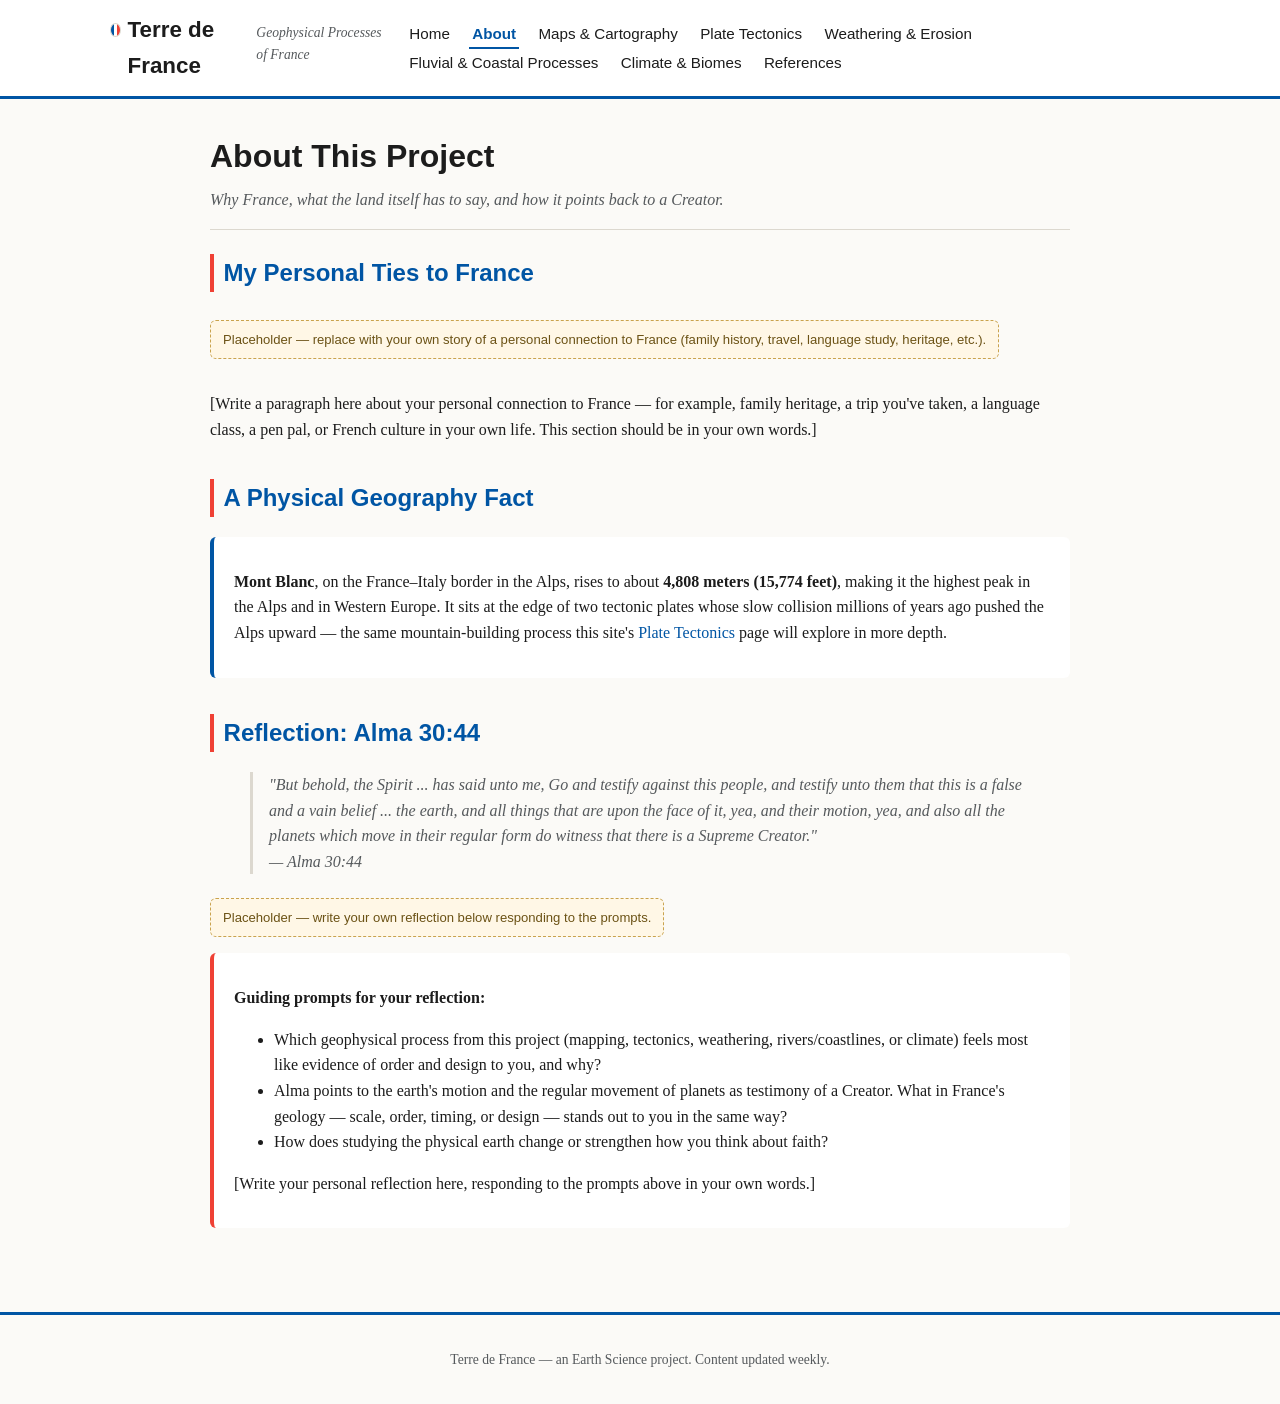
==== about.html @ 57cece55 "Inital site" ====
<!DOCTYPE html>
<html lang="en">
<head>
  <meta charset="UTF-8">
  <meta name="viewport" content="width=device-width, initial-scale=1.0">
  <title>Terre de France | About</title>
  <meta name="description" content="Personal connection to France, a physical geography fact, and a reflection on Alma 30:44.">
  <link rel="stylesheet" href="css/style.css">
</head>
<body>
  <a href="#main-content" class="skip-link">Skip to main content</a>

  <header class="site-header">
    <div class="header-inner">
      <a href="index.html" class="site-title">
        <span class="flag-dot" aria-hidden="true"></span>
        Terre de France
        <span class="subtitle">Geophysical Processes of France</span>
      </a>
      <button class="nav-toggle" aria-expanded="false" aria-label="Toggle navigation menu">&#9776; Menu</button>
      <nav class="main-nav" aria-label="Primary">
        <ul>
          <li><a href="index.html">Home</a></li>
          <li><a href="about.html">About</a></li>
          <li><a href="maps-cartography.html">Maps &amp; Cartography</a></li>
          <li><a href="plate-tectonics.html">Plate Tectonics</a></li>
          <li><a href="weathering-erosion.html">Weathering &amp; Erosion</a></li>
          <li><a href="fluvial-coastlines.html">Fluvial &amp; Coastal Processes</a></li>
          <li><a href="climate-biomes.html">Climate &amp; Biomes</a></li>
          <li><a href="references.html">References</a></li>
        </ul>
      </nav>
    </div>
  </header>

  <main id="main-content">
    <div class="page-header">
      <h1>About This Project</h1>
      <p class="lede">Why France, what the land itself has to say, and how it points back to a Creator.</p>
    </div>

    <section aria-labelledby="ties-heading">
      <h2 id="ties-heading">My Personal Ties to France</h2>
      <p class="placeholder-note">Placeholder &mdash; replace with your own story of a personal connection to France (family history, travel, language study, heritage, etc.).</p>
      <p>
        [Write a paragraph here about your personal connection to France &mdash; for
        example, family heritage, a trip you've taken, a language class, a pen pal,
        or French culture in your own life. This section should be in your own
        words.]
      </p>
    </section>

    <section aria-labelledby="fact-heading">
      <h2 id="fact-heading">A Physical Geography Fact</h2>
      <div class="callout">
        <p>
          <strong>Mont Blanc</strong>, on the France&ndash;Italy border in the
          Alps, rises to about <strong>4,808 meters (15,774 feet)</strong>,
          making it the highest peak in the Alps and in Western Europe. It sits at
          the edge of two tectonic plates whose slow collision millions of years
          ago pushed the Alps upward &mdash; the same mountain-building process this
          site's <a href="plate-tectonics.html">Plate Tectonics</a> page will
          explore in more depth.
        </p>
      </div>
    </section>

    <section aria-labelledby="reflection-heading">
      <h2 id="reflection-heading">Reflection: Alma 30:44</h2>
      <blockquote class="scripture">
        "But behold, the Spirit ... has said unto me, Go and testify against this
        people, and testify unto them that this is a false and a vain belief ...
        the earth, and all things that are upon the face of it, yea, and their
        motion, yea, and also all the planets which move in their regular form do
        witness that there is a Supreme Creator."
        <footer>&mdash; Alma 30:44</footer>
      </blockquote>
      <p class="placeholder-note">Placeholder &mdash; write your own reflection below responding to the prompts.</p>
      <div class="callout reflection">
        <p><strong>Guiding prompts for your reflection:</strong></p>
        <ul>
          <li>Which geophysical process from this project (mapping, tectonics, weathering, rivers/coastlines, or climate) feels most like evidence of order and design to you, and why?</li>
          <li>Alma points to the earth's motion and the regular movement of planets as testimony of a Creator. What in France's geology &mdash; scale, order, timing, or design &mdash; stands out to you in the same way?</li>
          <li>How does studying the physical earth change or strengthen how you think about faith?</li>
        </ul>
        <p>
          [Write your personal reflection here, responding to the prompts above in
          your own words.]
        </p>
      </div>
    </section>
  </main>

  <footer class="site-footer">
    <p>Terre de France &mdash; an Earth Science project. Content updated weekly.</p>
  </footer>

  <script src="js/main.js"></script>
</body>
</html>
---- css/style.css ----
/* ==========================================================================
   TerreDeFrance — shared stylesheet
   ========================================================================== */

:root {
  --color-blue: #0055a4;
  --color-red: #ef4135;
  --color-ink: #1c1c1c;
  --color-muted: #55595c;
  --color-bg: #fbfaf7;
  --color-panel: #ffffff;
  --color-border: #dcd8cf;
  --max-width: 900px;
  --radius: 6px;
  --font-body: "Georgia", "Iowan Old Style", "Palatino Linotype", serif;
  --font-heading: "Trebuchet MS", "Segoe UI", Verdana, sans-serif;
}

* {
  box-sizing: border-box;
}

html {
  scroll-behavior: smooth;
}

body {
  margin: 0;
  font-family: var(--font-body);
  color: var(--color-ink);
  background: var(--color-bg);
  line-height: 1.6;
}

img {
  max-width: 100%;
  display: block;
}

a {
  color: var(--color-blue);
  text-decoration: none;
}

a:hover,
a:focus {
  text-decoration: underline;
}

/* ---------- Skip link ---------- */
.skip-link {
  position: absolute;
  left: -999px;
  top: 0;
  background: var(--color-red);
  color: #fff;
  padding: 0.5rem 1rem;
  z-index: 100;
}

.skip-link:focus {
  left: 0;
}

/* ---------- Site header / nav ---------- */
.site-header {
  background: var(--color-panel);
  border-bottom: 3px solid var(--color-blue);
  position: sticky;
  top: 0;
  z-index: 50;
}

.header-inner {
  max-width: 1100px;
  margin: 0 auto;
  padding: 0.75rem 1.25rem;
  display: flex;
  align-items: center;
  justify-content: space-between;
  gap: 1rem;
}

.site-title {
  font-family: var(--font-heading);
  font-size: 1.4rem;
  font-weight: bold;
  color: var(--color-ink);
  display: flex;
  align-items: baseline;
  gap: 0.4rem;
}

.site-title .flag-dot {
  display: inline-flex;
  width: 0.9rem;
  height: 0.9rem;
  border-radius: 50%;
  background: linear-gradient(90deg, var(--color-blue) 33%, #fff 33% 66%, var(--color-red) 66%);
  border: 1px solid var(--color-border);
}

.site-title .subtitle {
  font-family: var(--font-body);
  font-style: italic;
  font-size: 0.85rem;
  color: var(--color-muted);
  font-weight: normal;
}

.nav-toggle {
  display: none;
  background: none;
  border: 1px solid var(--color-border);
  border-radius: var(--radius);
  padding: 0.4rem 0.6rem;
  font-size: 1rem;
  cursor: pointer;
}

.main-nav ul {
  list-style: none;
  margin: 0;
  padding: 0;
  display: flex;
  flex-wrap: wrap;
  gap: 0.25rem 1rem;
}

.main-nav a {
  font-family: var(--font-heading);
  font-size: 0.95rem;
  color: var(--color-ink);
  padding: 0.35rem 0.2rem;
  border-bottom: 2px solid transparent;
}

.main-nav a:hover {
  text-decoration: none;
  border-bottom-color: var(--color-red);
}

.main-nav a[aria-current="page"] {
  color: var(--color-blue);
  border-bottom-color: var(--color-blue);
  font-weight: bold;
}

/* ---------- Layout ---------- */
main {
  max-width: var(--max-width);
  margin: 0 auto;
  padding: 2rem 1.25rem 3rem;
}

.page-header {
  margin-bottom: 1.5rem;
  border-bottom: 1px solid var(--color-border);
  padding-bottom: 1rem;
}

.page-header h1 {
  font-family: var(--font-heading);
  margin: 0 0 0.35rem;
  color: var(--color-ink);
}

.page-header .lede {
  color: var(--color-muted);
  font-style: italic;
  margin: 0;
}

section {
  margin-bottom: 2.25rem;
}

h2 {
  font-family: var(--font-heading);
  color: var(--color-blue);
  border-left: 4px solid var(--color-red);
  padding-left: 0.6rem;
  margin-top: 0;
}

h3 {
  font-family: var(--font-heading);
  color: var(--color-ink);
}

/* ---------- Hero (home page) ---------- */
.hero {
  display: grid;
  grid-template-columns: 1.2fr 1fr;
  gap: 1.5rem;
  align-items: center;
  margin-bottom: 2rem;
}

.hero figure {
  margin: 0;
  background: var(--color-panel);
  border: 1px solid var(--color-border);
  border-radius: var(--radius);
  padding: 0.5rem;
}

.hero figcaption {
  font-size: 0.85rem;
  color: var(--color-muted);
  text-align: center;
  margin-top: 0.4rem;
}

/* ---------- Cards / grids ---------- */
.card-grid {
  display: grid;
  grid-template-columns: repeat(auto-fit, minmax(200px, 1fr));
  gap: 1rem;
}

.card {
  background: var(--color-panel);
  border: 1px solid var(--color-border);
  border-radius: var(--radius);
  padding: 1rem 1.1rem;
}

.card h3 {
  margin-top: 0;
}

/* ---------- Fact / callout boxes ---------- */
.callout {
  background: var(--color-panel);
  border-left: 4px solid var(--color-blue);
  border-radius: var(--radius);
  padding: 1rem 1.25rem;
}

.callout.reflection {
  border-left-color: var(--color-red);
}

.scripture {
  font-style: italic;
  border-left: 3px solid var(--color-border);
  padding-left: 1rem;
  color: var(--color-muted);
}

.placeholder-note {
  display: inline-block;
  background: #fff7e6;
  border: 1px dashed #c9a34e;
  color: #6b5215;
  font-family: var(--font-heading);
  font-size: 0.82rem;
  padding: 0.5rem 0.75rem;
  border-radius: var(--radius);
  margin: 0.5rem 0 1rem;
}

/* ---------- Research placeholder pages ---------- */
.research-status {
  display: inline-block;
  background: #eef4fb;
  color: var(--color-blue);
  font-family: var(--font-heading);
  font-size: 0.8rem;
  padding: 0.25rem 0.6rem;
  border-radius: 999px;
  border: 1px solid var(--color-blue);
}

.topic-nav {
  margin-top: 2.5rem;
  padding-top: 1rem;
  border-top: 1px solid var(--color-border);
  display: flex;
  justify-content: space-between;
  font-family: var(--font-heading);
  font-size: 0.9rem;
}

/* ---------- References page ---------- */
.reference-list {
  list-style: none;
  margin: 0;
  padding: 0;
}

.reference-list li {
  padding: 0.9rem 0;
  border-bottom: 1px solid var(--color-border);
}

.reference-entry {
  padding-left: 2rem;
  text-indent: -2rem;
}

.reference-entry.example {
  color: var(--color-muted);
}

.reference-entry .tag {
  display: inline-block;
  font-family: var(--font-heading);
  font-size: 0.75rem;
  background: #f1efe8;
  border: 1px solid var(--color-border);
  padding: 0.1rem 0.4rem;
  border-radius: 4px;
  margin-right: 0.4rem;
  text-indent: 0;
}

/* ---------- Footer ---------- */
.site-footer {
  border-top: 3px solid var(--color-blue);
  padding: 1.25rem;
  text-align: center;
  font-size: 0.85rem;
  color: var(--color-muted);
}

/* ---------- Responsive ---------- */
@media (max-width: 700px) {
  .hero {
    grid-template-columns: 1fr;
  }

  .nav-toggle {
    display: inline-block;
  }

  .main-nav {
    display: none;
    width: 100%;
  }

  .main-nav.open {
    display: block;
  }

  .main-nav ul {
    flex-direction: column;
    padding: 0.5rem 0 0.75rem;
  }

  .header-inner {
    flex-wrap: wrap;
  }
}
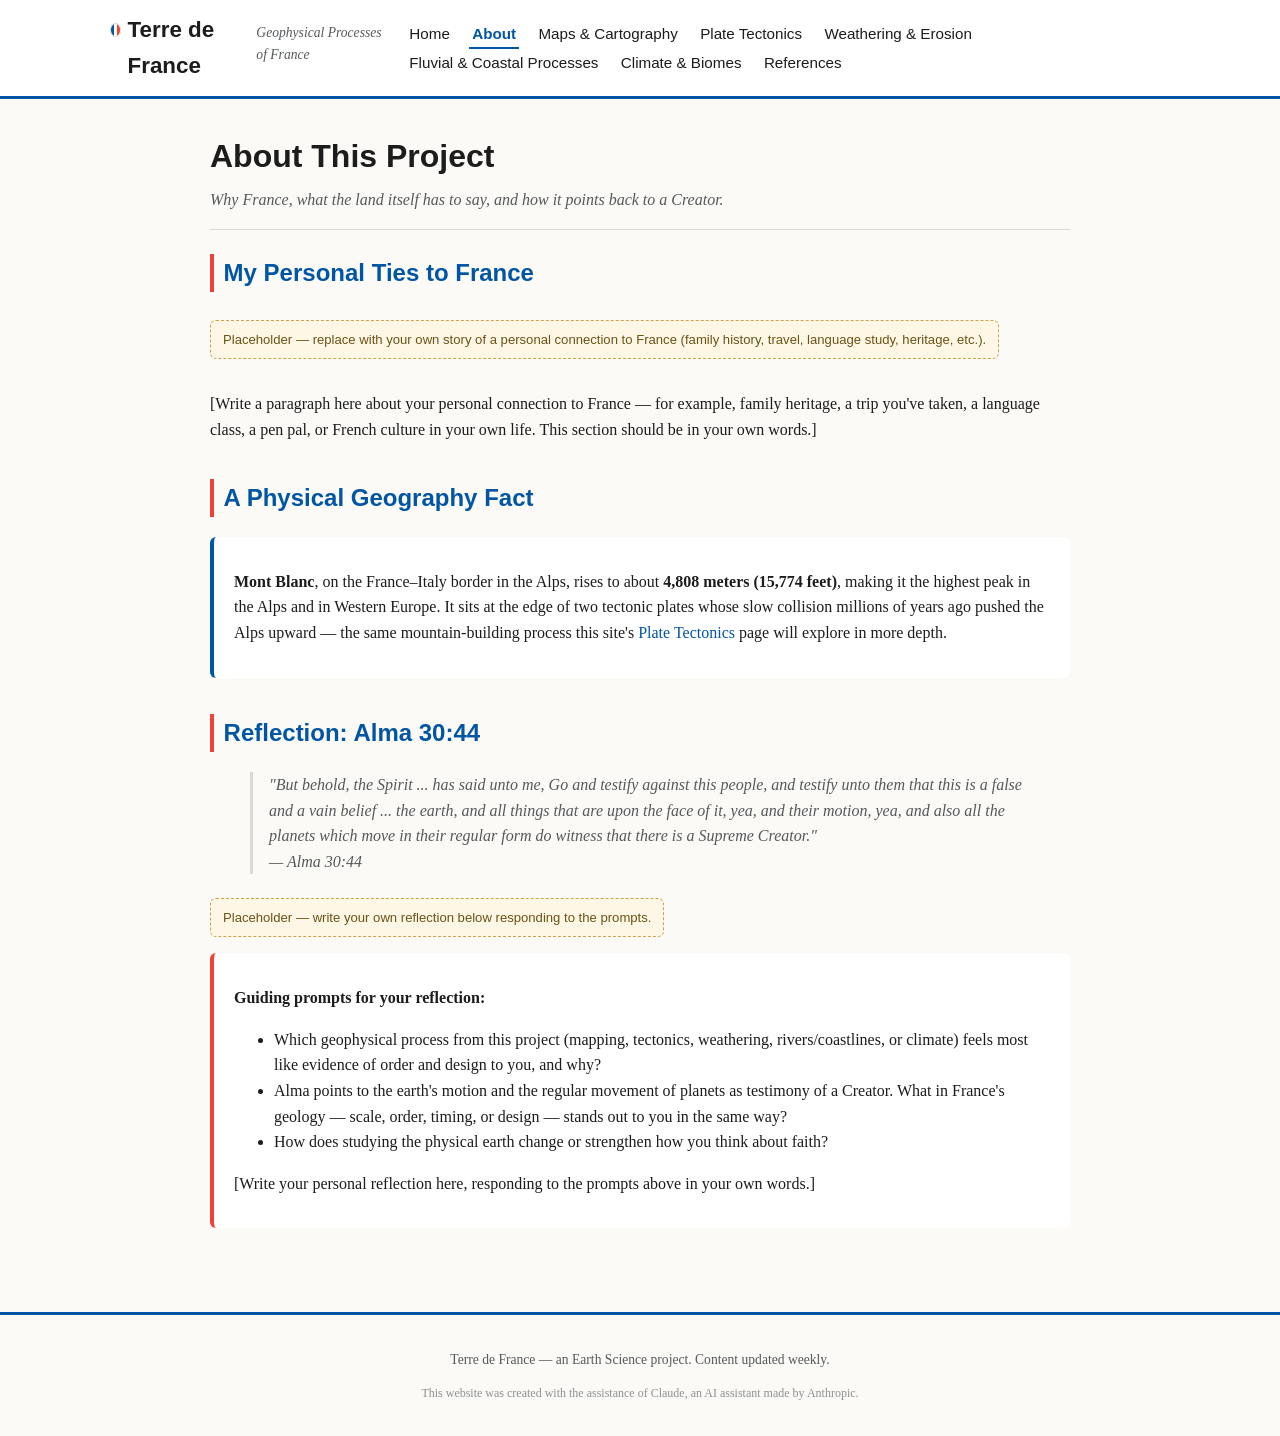
==== commit dd595555: "Added AI Disclaimer to footer" ====
--- a/about.html
+++ b/about.html
@@ -93,6 +93,7 @@
 
   <footer class="site-footer">
     <p>Terre de France &mdash; an Earth Science project. Content updated weekly.</p>
+    <p class="footer-disclaimer">This website was created with the assistance of Claude, an AI assistant made by Anthropic.</p>
   </footer>
 
   <script src="js/main.js"></script>
--- a/css/style.css
+++ b/css/style.css
@@ -325,6 +325,12 @@
   color: var(--color-muted);
 }
 
+.footer-disclaimer {
+  margin-top: 0.4rem;
+  font-size: 0.75rem;
+  opacity: 0.65;
+}
+
 /* ---------- Responsive ---------- */
 @media (max-width: 700px) {
   .hero {
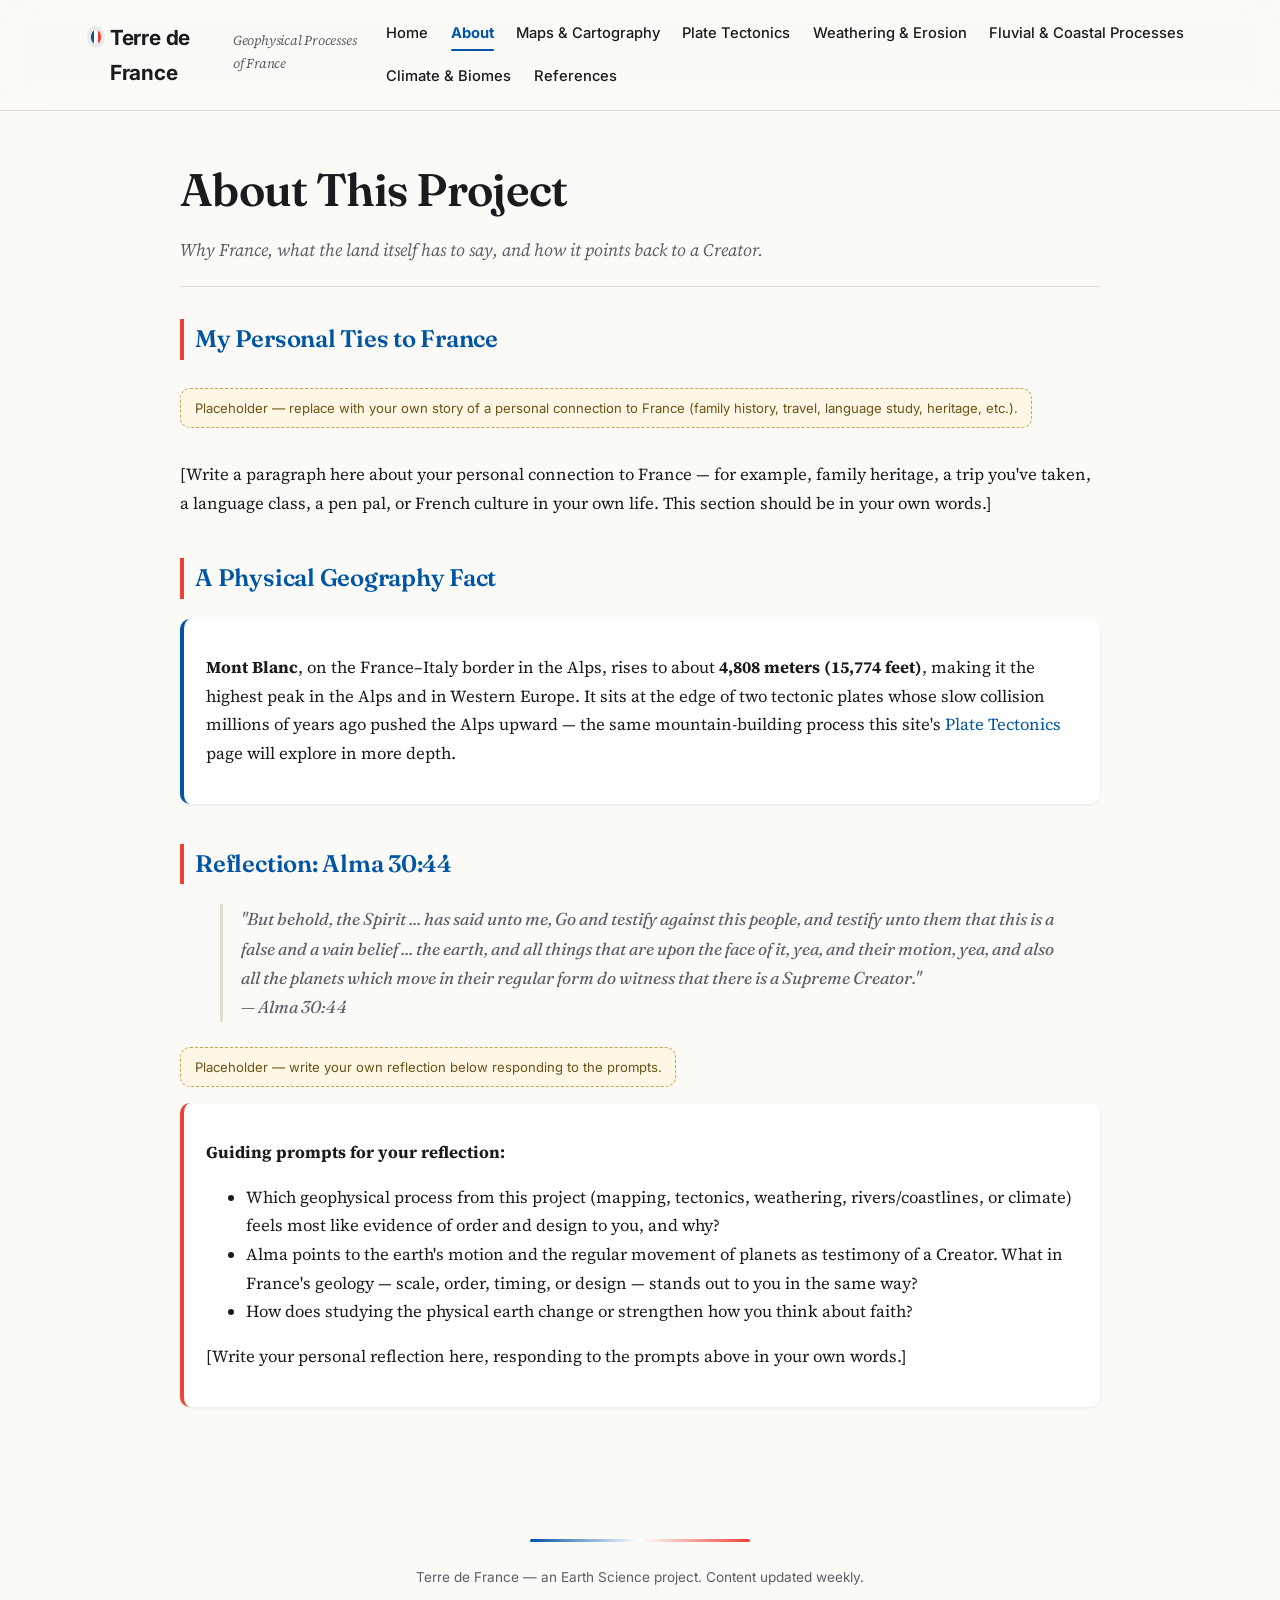
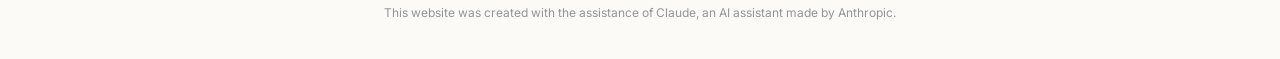
==== commit 6f68d0b1: "Added animations and general mondern website updates" ====
--- a/about.html
+++ b/about.html
@@ -5,6 +5,9 @@
   <meta name="viewport" content="width=device-width, initial-scale=1.0">
   <title>Terre de France | About</title>
   <meta name="description" content="Personal connection to France, a physical geography fact, and a reflection on Alma 30:44.">
+  <link rel="preconnect" href="https://fonts.googleapis.com">
+  <link rel="preconnect" href="https://fonts.gstatic.com" crossorigin>
+  <link href="https://fonts.googleapis.com/css2?family=Fraunces:opsz,wght@9..144,500;9..144,600;9..144,700&family=Source+Serif+4:opsz,wght@8..60,400;8..60,600&family=Inter:wght@400;500;600;700&display=swap" rel="stylesheet">
   <link rel="stylesheet" href="css/style.css">
 </head>
 <body>
--- a/css/style.css
+++ b/css/style.css
@@ -4,16 +4,31 @@
 
 :root {
   --color-blue: #0055a4;
+  --color-blue-deep: #00385f;
+  --color-blue-tint: #eaf2fb;
   --color-red: #ef4135;
-  --color-ink: #1c1c1c;
-  --color-muted: #55595c;
+  --color-red-deep: #b92a20;
+  --color-red-tint: #fdecea;
+  --color-ink: #1b1b1f;
+  --color-muted: #5b5f68;
   --color-bg: #fbfaf7;
   --color-panel: #ffffff;
-  --color-border: #dcd8cf;
-  --max-width: 900px;
-  --radius: 6px;
-  --font-body: "Georgia", "Iowan Old Style", "Palatino Linotype", serif;
-  --font-heading: "Trebuchet MS", "Segoe UI", Verdana, sans-serif;
+  --color-border: #e3ddd0;
+
+  --max-width: 960px;
+  --radius: 10px;
+  --radius-lg: 22px;
+
+  --shadow-sm: 0 1px 3px rgba(20, 20, 30, 0.07);
+  --shadow-md: 0 10px 30px -6px rgba(20, 20, 30, 0.14);
+  --shadow-lg: 0 24px 56px -12px rgba(20, 20, 30, 0.22);
+
+  --font-display: "Fraunces", "Iowan Old Style", Georgia, serif;
+  --font-body: "Source Serif 4", Georgia, "Iowan Old Style", serif;
+  --font-heading: "Fraunces", "Iowan Old Style", Georgia, serif;
+  --font-ui: "Inter", "Segoe UI", Verdana, sans-serif;
+
+  --ease: cubic-bezier(0.22, 1, 0.36, 1);
 }
 
 * {
@@ -29,7 +44,8 @@
   font-family: var(--font-body);
   color: var(--color-ink);
   background: var(--color-bg);
-  line-height: 1.6;
+  line-height: 1.7;
+  font-size: 1.05rem;
 }
 
 img {
@@ -40,11 +56,38 @@
 a {
   color: var(--color-blue);
   text-decoration: none;
+  transition: color 0.15s var(--ease);
 }
 
 a:hover,
 a:focus {
   text-decoration: underline;
+  color: var(--color-blue-deep);
+}
+
+::selection {
+  background: var(--color-blue-tint);
+  color: var(--color-blue-deep);
+}
+
+/* ---------- Scroll reveal ---------- */
+[data-reveal] {
+  opacity: 0;
+  transform: translateY(22px);
+  transition: opacity 0.7s var(--ease), transform 0.7s var(--ease);
+}
+
+[data-reveal].is-visible {
+  opacity: 1;
+  transform: none;
+}
+
+@media (prefers-reduced-motion: reduce) {
+  [data-reveal] {
+    opacity: 1 !important;
+    transform: none !important;
+    transition: none !important;
+  }
 }
 
 /* ---------- Skip link ---------- */
@@ -56,6 +99,7 @@
   color: #fff;
   padding: 0.5rem 1rem;
   z-index: 100;
+  border-radius: 0 0 var(--radius) 0;
 }
 
 .skip-link:focus {
@@ -64,17 +108,25 @@
 
 /* ---------- Site header / nav ---------- */
 .site-header {
-  background: var(--color-panel);
-  border-bottom: 3px solid var(--color-blue);
+  background: rgba(251, 250, 247, 0.82);
+  backdrop-filter: blur(14px) saturate(1.3);
+  -webkit-backdrop-filter: blur(14px) saturate(1.3);
+  border-bottom: 1px solid var(--color-border);
   position: sticky;
   top: 0;
   z-index: 50;
+  transition: box-shadow 0.3s var(--ease), background 0.3s var(--ease);
+}
+
+.site-header.is-scrolled {
+  background: rgba(251, 250, 247, 0.94);
+  box-shadow: var(--shadow-sm);
 }
 
 .header-inner {
-  max-width: 1100px;
+  max-width: 1140px;
   margin: 0 auto;
-  padding: 0.75rem 1.25rem;
+  padding: 0.85rem 1.25rem;
   display: flex;
   align-items: center;
   justify-content: space-between;
@@ -82,22 +134,24 @@
 }
 
 .site-title {
-  font-family: var(--font-heading);
-  font-size: 1.4rem;
-  font-weight: bold;
+  font-family: var(--font-ui);
+  font-size: 1.3rem;
+  font-weight: 700;
+  letter-spacing: -0.01em;
   color: var(--color-ink);
   display: flex;
   align-items: baseline;
-  gap: 0.4rem;
+  gap: 0.5rem;
 }
 
 .site-title .flag-dot {
   display: inline-flex;
-  width: 0.9rem;
-  height: 0.9rem;
+  width: 0.95rem;
+  height: 0.95rem;
   border-radius: 50%;
   background: linear-gradient(90deg, var(--color-blue) 33%, #fff 33% 66%, var(--color-red) 66%);
   border: 1px solid var(--color-border);
+  box-shadow: 0 0 0 3px rgba(0, 85, 164, 0.08);
 }
 
 .site-title .subtitle {
@@ -112,10 +166,17 @@
   display: none;
   background: none;
   border: 1px solid var(--color-border);
-  border-radius: var(--radius);
-  padding: 0.4rem 0.6rem;
-  font-size: 1rem;
+  border-radius: 999px;
+  padding: 0.45rem 0.9rem;
+  font-family: var(--font-ui);
+  font-size: 0.9rem;
   cursor: pointer;
+  transition: border-color 0.2s var(--ease), background 0.2s var(--ease);
+}
+
+.nav-toggle:hover {
+  border-color: var(--color-blue);
+  background: var(--color-blue-tint);
 }
 
 .main-nav ul {
@@ -124,110 +185,230 @@
   padding: 0;
   display: flex;
   flex-wrap: wrap;
-  gap: 0.25rem 1rem;
+  gap: 0.25rem 1.1rem;
 }
 
 .main-nav a {
-  font-family: var(--font-heading);
-  font-size: 0.95rem;
-  color: var(--color-ink);
-  padding: 0.35rem 0.2rem;
-  border-bottom: 2px solid transparent;
+  position: relative;
+  font-family: var(--font-ui);
+  font-size: 0.92rem;
+  font-weight: 500;
+  color: var(--color-ink);
+  padding: 0.45rem 0.15rem;
+  display: inline-block;
+}
+
+.main-nav a::after {
+  content: "";
+  position: absolute;
+  left: 0.15rem;
+  right: 0.15rem;
+  bottom: 0.15rem;
+  height: 2px;
+  background: var(--color-red);
+  border-radius: 2px;
+  transform: scaleX(0);
+  transform-origin: left;
+  transition: transform 0.25s var(--ease);
 }
 
 .main-nav a:hover {
   text-decoration: none;
-  border-bottom-color: var(--color-red);
+  color: var(--color-ink);
+}
+
+.main-nav a:hover::after {
+  transform: scaleX(1);
 }
 
 .main-nav a[aria-current="page"] {
   color: var(--color-blue);
-  border-bottom-color: var(--color-blue);
-  font-weight: bold;
+  font-weight: 700;
+}
+
+.main-nav a[aria-current="page"]::after {
+  background: var(--color-blue);
+  transform: scaleX(1);
 }
 
 /* ---------- Layout ---------- */
 main {
   max-width: var(--max-width);
   margin: 0 auto;
-  padding: 2rem 1.25rem 3rem;
+  padding: 2.5rem 1.25rem 4rem;
 }
 
 .page-header {
-  margin-bottom: 1.5rem;
+  margin-bottom: 2rem;
   border-bottom: 1px solid var(--color-border);
-  padding-bottom: 1rem;
+  padding-bottom: 1.25rem;
 }
 
 .page-header h1 {
-  font-family: var(--font-heading);
-  margin: 0 0 0.35rem;
+  font-family: var(--font-display);
+  font-size: clamp(2rem, 4.5vw, 2.85rem);
+  font-weight: 600;
+  letter-spacing: -0.015em;
+  margin: 0 0 0.5rem;
   color: var(--color-ink);
 }
 
 .page-header .lede {
   color: var(--color-muted);
   font-style: italic;
+  font-size: 1.1rem;
   margin: 0;
 }
 
 section {
-  margin-bottom: 2.25rem;
+  margin-bottom: 2.5rem;
 }
 
 h2 {
-  font-family: var(--font-heading);
+  font-family: var(--font-display);
+  font-weight: 600;
+  font-size: 1.5rem;
+  letter-spacing: -0.01em;
   color: var(--color-blue);
   border-left: 4px solid var(--color-red);
-  padding-left: 0.6rem;
+  padding-left: 0.7rem;
   margin-top: 0;
 }
 
 h3 {
   font-family: var(--font-heading);
+  font-weight: 600;
   color: var(--color-ink);
 }
 
 /* ---------- Hero (home page) ---------- */
 .hero {
+  position: relative;
   display: grid;
-  grid-template-columns: 1.2fr 1fr;
-  gap: 1.5rem;
+  grid-template-columns: 1.15fr 1fr;
+  gap: 2rem;
   align-items: center;
-  margin-bottom: 2rem;
+  margin-bottom: 2.5rem;
+  padding: 2.75rem;
+  border-radius: var(--radius-lg);
+  background: linear-gradient(155deg, var(--color-blue-tint) 0%, var(--color-bg) 55%, var(--color-red-tint) 100%);
+  overflow: hidden;
+  isolation: isolate;
+}
+
+.hero::before,
+.hero::after {
+  content: "";
+  position: absolute;
+  border-radius: 50%;
+  filter: blur(40px);
+  z-index: -1;
+}
+
+.hero::before {
+  width: 280px;
+  height: 280px;
+  top: -90px;
+  right: -60px;
+  background: radial-gradient(circle, rgba(0, 85, 164, 0.18), transparent 70%);
+}
+
+.hero::after {
+  width: 220px;
+  height: 220px;
+  bottom: -80px;
+  left: 8%;
+  background: radial-gradient(circle, rgba(239, 65, 53, 0.14), transparent 70%);
+}
+
+.hero .page-header h1 {
+  font-size: clamp(2.4rem, 5.5vw, 3.6rem);
 }
 
 .hero figure {
   margin: 0;
   background: var(--color-panel);
-  border: 1px solid var(--color-border);
-  border-radius: var(--radius);
-  padding: 0.5rem;
+  border-radius: var(--radius-lg);
+  padding: 0.6rem;
+  box-shadow: var(--shadow-lg);
+  transition: transform 0.4s var(--ease), box-shadow 0.4s var(--ease);
+}
+
+.hero figure:hover {
+  transform: translateY(-4px) rotate(-0.4deg);
+  box-shadow: var(--shadow-lg), 0 0 0 1px rgba(0, 85, 164, 0.08);
+}
+
+.hero figure img {
+  border-radius: calc(var(--radius-lg) - 6px);
 }
 
 .hero figcaption {
-  font-size: 0.85rem;
+  font-family: var(--font-ui);
+  font-size: 0.82rem;
   color: var(--color-muted);
   text-align: center;
-  margin-top: 0.4rem;
+  margin-top: 0.6rem;
 }
 
 /* ---------- Cards / grids ---------- */
 .card-grid {
   display: grid;
-  grid-template-columns: repeat(auto-fit, minmax(200px, 1fr));
-  gap: 1rem;
+  grid-template-columns: repeat(auto-fit, minmax(220px, 1fr));
+  gap: 1.15rem;
 }
 
 .card {
+  position: relative;
   background: var(--color-panel);
   border: 1px solid var(--color-border);
   border-radius: var(--radius);
-  padding: 1rem 1.1rem;
+  padding: 1.35rem 1.4rem;
+  box-shadow: var(--shadow-sm);
+  transition: transform 0.3s var(--ease), box-shadow 0.3s var(--ease), border-color 0.3s var(--ease);
+  overflow: hidden;
+}
+
+.card::before {
+  content: "";
+  position: absolute;
+  top: 0;
+  left: 0;
+  right: 0;
+  height: 3px;
+  background: linear-gradient(90deg, var(--color-blue), var(--color-red));
+  transform: scaleX(0);
+  transform-origin: left;
+  transition: transform 0.3s var(--ease);
+}
+
+.card:hover {
+  transform: translateY(-5px);
+  box-shadow: var(--shadow-md);
+  border-color: transparent;
+}
+
+.card:hover::before {
+  transform: scaleX(1);
 }
 
 .card h3 {
   margin-top: 0;
+  font-size: 1.1rem;
+}
+
+.card h3 a {
+  color: var(--color-ink);
+}
+
+.card h3 a:hover {
+  color: var(--color-blue);
+  text-decoration: none;
+}
+
+.card p {
+  color: var(--color-muted);
+  margin-bottom: 0;
 }
 
 /* ---------- Fact / callout boxes ---------- */
@@ -235,7 +416,8 @@
   background: var(--color-panel);
   border-left: 4px solid var(--color-blue);
   border-radius: var(--radius);
-  padding: 1rem 1.25rem;
+  padding: 1.15rem 1.4rem;
+  box-shadow: var(--shadow-sm);
 }
 
 .callout.reflection {
@@ -245,8 +427,10 @@
 .scripture {
   font-style: italic;
   border-left: 3px solid var(--color-border);
-  padding-left: 1rem;
-  color: var(--color-muted);
+  padding-left: 1.1rem;
+  color: var(--color-muted);
+  font-family: var(--font-display);
+  font-size: 1.08rem;
 }
 
 .placeholder-note {
@@ -254,9 +438,9 @@
   background: #fff7e6;
   border: 1px dashed #c9a34e;
   color: #6b5215;
-  font-family: var(--font-heading);
+  font-family: var(--font-ui);
   font-size: 0.82rem;
-  padding: 0.5rem 0.75rem;
+  padding: 0.5rem 0.85rem;
   border-radius: var(--radius);
   margin: 0.5rem 0 1rem;
 }
@@ -264,23 +448,34 @@
 /* ---------- Research placeholder pages ---------- */
 .research-status {
   display: inline-block;
-  background: #eef4fb;
+  background: var(--color-blue-tint);
   color: var(--color-blue);
-  font-family: var(--font-heading);
-  font-size: 0.8rem;
-  padding: 0.25rem 0.6rem;
+  font-family: var(--font-ui);
+  font-weight: 600;
+  font-size: 0.78rem;
+  padding: 0.3rem 0.75rem;
   border-radius: 999px;
-  border: 1px solid var(--color-blue);
+  margin-top: 0.75rem;
 }
 
 .topic-nav {
-  margin-top: 2.5rem;
-  padding-top: 1rem;
+  margin-top: 3rem;
+  padding-top: 1.25rem;
   border-top: 1px solid var(--color-border);
   display: flex;
   justify-content: space-between;
-  font-family: var(--font-heading);
-  font-size: 0.9rem;
+  font-family: var(--font-ui);
+  font-weight: 500;
+  font-size: 0.92rem;
+}
+
+.topic-nav a {
+  transition: transform 0.2s var(--ease);
+  display: inline-block;
+}
+
+.topic-nav a:hover {
+  transform: translateY(-1px);
 }
 
 /* ---------- References page ---------- */
@@ -306,23 +501,36 @@
 
 .reference-entry .tag {
   display: inline-block;
-  font-family: var(--font-heading);
-  font-size: 0.75rem;
-  background: #f1efe8;
-  border: 1px solid var(--color-border);
-  padding: 0.1rem 0.4rem;
-  border-radius: 4px;
+  font-family: var(--font-ui);
+  font-size: 0.72rem;
+  font-weight: 600;
+  background: var(--color-blue-tint);
+  color: var(--color-blue-deep);
+  border: none;
+  padding: 0.15rem 0.5rem;
+  border-radius: 999px;
   margin-right: 0.4rem;
   text-indent: 0;
 }
 
 /* ---------- Footer ---------- */
 .site-footer {
-  border-top: 3px solid var(--color-blue);
-  padding: 1.25rem;
+  position: relative;
+  padding: 1.75rem 1.25rem 1.5rem;
   text-align: center;
+  font-family: var(--font-ui);
   font-size: 0.85rem;
   color: var(--color-muted);
+}
+
+.site-footer::before {
+  content: "";
+  display: block;
+  height: 3px;
+  max-width: 220px;
+  margin: 0 auto 1.5rem;
+  background: linear-gradient(90deg, var(--color-blue), #fff 50%, var(--color-red));
+  border-radius: 999px;
 }
 
 .footer-disclaimer {
@@ -335,6 +543,7 @@
 @media (max-width: 700px) {
   .hero {
     grid-template-columns: 1fr;
+    padding: 1.75rem;
   }
 
   .nav-toggle {
@@ -355,6 +564,10 @@
     padding: 0.5rem 0 0.75rem;
   }
 
+  .main-nav a::after {
+    display: none;
+  }
+
   .header-inner {
     flex-wrap: wrap;
   }
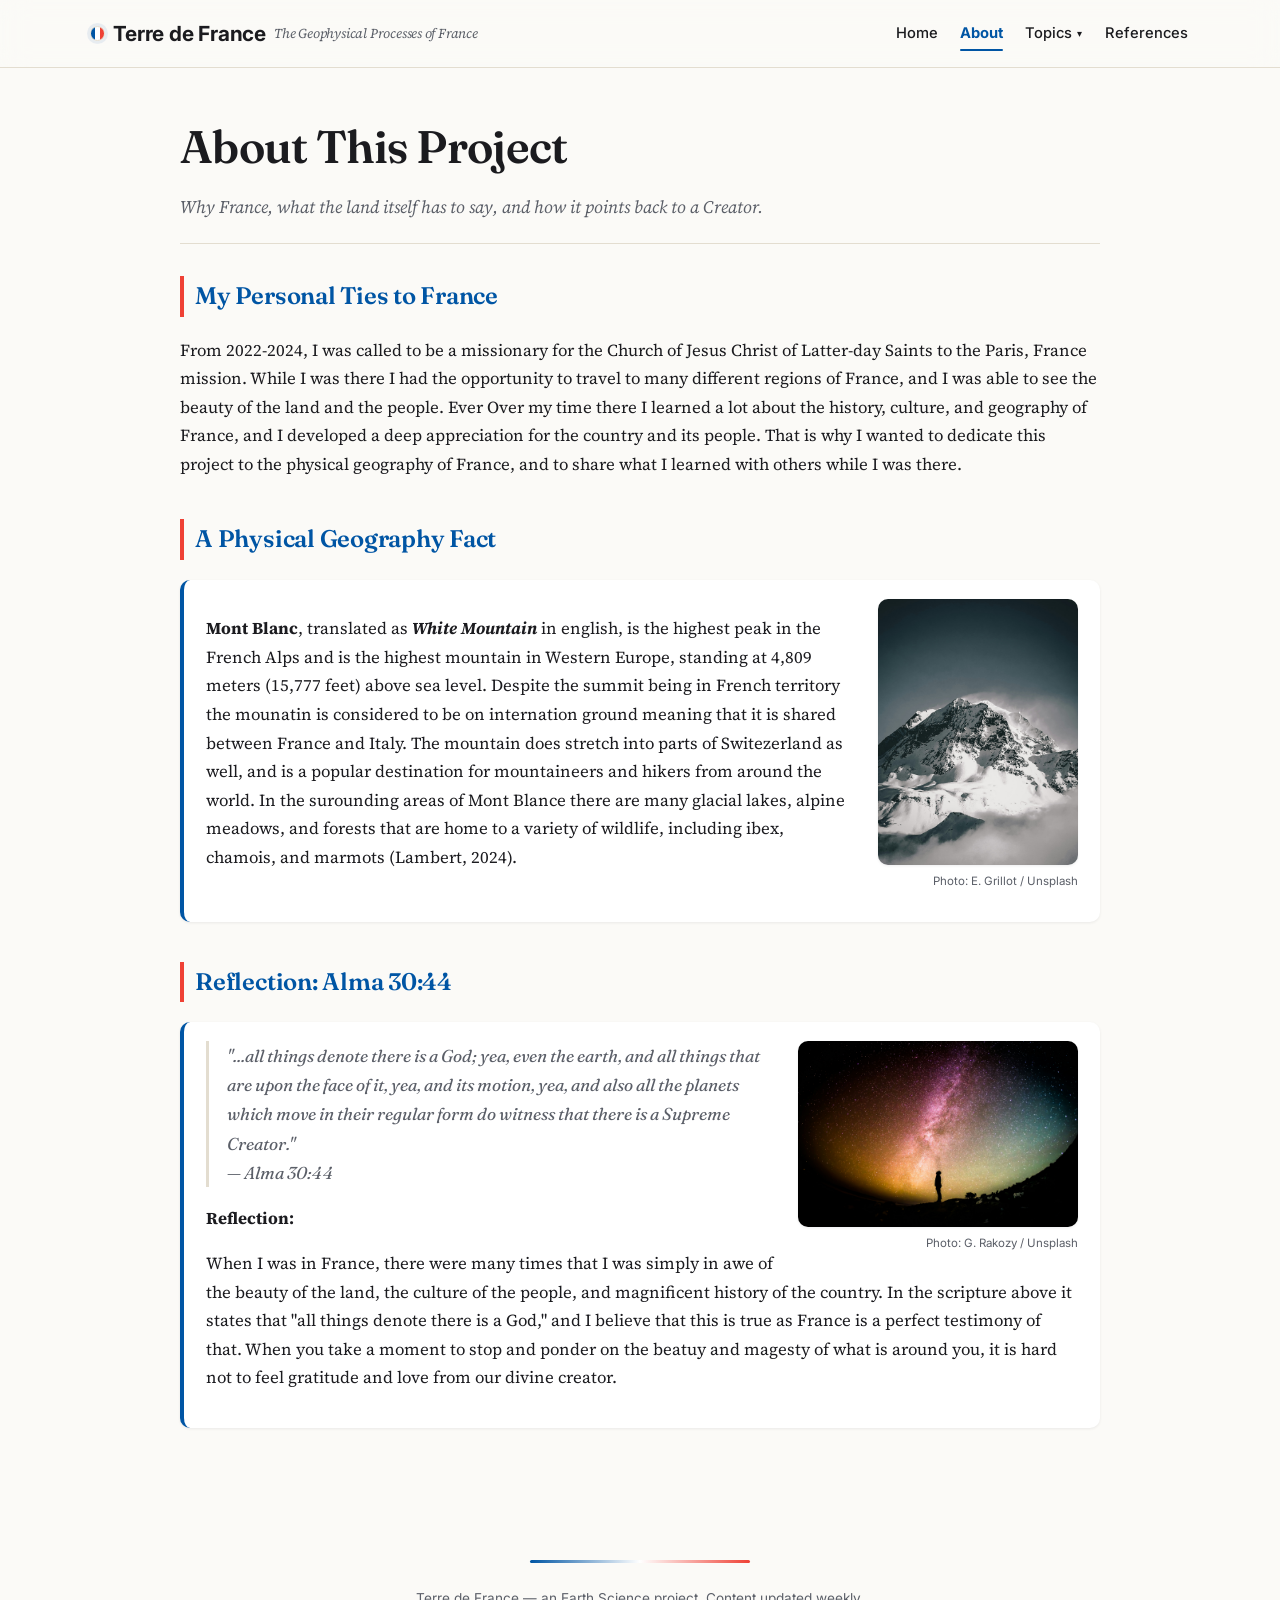
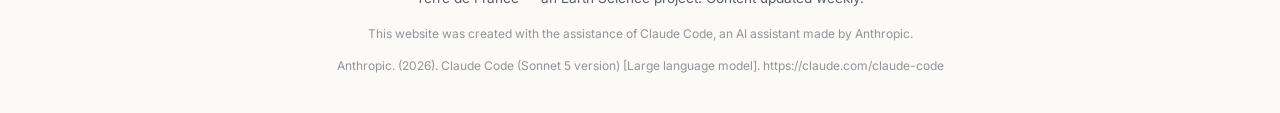
==== commit 23ccf79a: "Made general website improvements and also added many images, references, and text to Home and About" ====
--- a/about.html
+++ b/about.html
@@ -9,6 +9,7 @@
   <link rel="preconnect" href="https://fonts.gstatic.com" crossorigin>
   <link href="https://fonts.googleapis.com/css2?family=Fraunces:opsz,wght@9..144,500;9..144,600;9..144,700&family=Source+Serif+4:opsz,wght@8..60,400;8..60,600&family=Inter:wght@400;500;600;700&display=swap" rel="stylesheet">
   <link rel="stylesheet" href="css/style.css">
+  <link rel="icon" type="image/svg+xml" href="images/favicon.svg">
 </head>
 <body>
   <a href="#main-content" class="skip-link">Skip to main content</a>
@@ -18,18 +19,25 @@
       <a href="index.html" class="site-title">
         <span class="flag-dot" aria-hidden="true"></span>
         Terre de France
-        <span class="subtitle">Geophysical Processes of France</span>
+        <span class="subtitle">The Geophysical Processes of France</span>
       </a>
       <button class="nav-toggle" aria-expanded="false" aria-label="Toggle navigation menu">&#9776; Menu</button>
       <nav class="main-nav" aria-label="Primary">
         <ul>
           <li><a href="index.html">Home</a></li>
           <li><a href="about.html">About</a></li>
-          <li><a href="maps-cartography.html">Maps &amp; Cartography</a></li>
-          <li><a href="plate-tectonics.html">Plate Tectonics</a></li>
-          <li><a href="weathering-erosion.html">Weathering &amp; Erosion</a></li>
-          <li><a href="fluvial-coastlines.html">Fluvial &amp; Coastal Processes</a></li>
-          <li><a href="climate-biomes.html">Climate &amp; Biomes</a></li>
+          <li class="has-dropdown">
+            <button class="dropdown-toggle" type="button" aria-haspopup="true" aria-expanded="false">
+              Topics <span class="caret" aria-hidden="true">&#9662;</span>
+            </button>
+            <ul class="dropdown-menu">
+              <li><a href="maps-cartography.html">Maps &amp; Cartography</a></li>
+              <li><a href="plate-tectonics.html">Plate Tectonics</a></li>
+              <li><a href="weathering-erosion.html">Weathering &amp; Erosion</a></li>
+              <li><a href="fluvial-coastlines.html">Fluvial &amp; Coastal Processes</a></li>
+              <li><a href="climate-biomes.html">Climate &amp; Biomes</a></li>
+            </ul>
+          </li>
           <li><a href="references.html">References</a></li>
         </ul>
       </nav>
@@ -44,51 +52,54 @@
 
     <section aria-labelledby="ties-heading">
       <h2 id="ties-heading">My Personal Ties to France</h2>
-      <p class="placeholder-note">Placeholder &mdash; replace with your own story of a personal connection to France (family history, travel, language study, heritage, etc.).</p>
       <p>
-        [Write a paragraph here about your personal connection to France &mdash; for
-        example, family heritage, a trip you've taken, a language class, a pen pal,
-        or French culture in your own life. This section should be in your own
-        words.]
+        From 2022-2024, I was called to be a missionary for the Church of Jesus Christ of Latter-day Saints to the Paris, France mission. 
+        While I was there I had the opportunity to travel to many different regions of France, and I was able to see the beauty of the land and the people. Ever
+        Over my time there I learned a lot about the history, culture, and geography of France, and I developed a deep appreciation for the country and its people.
+        That is why I wanted to dedicate this project to the physical geography of France, and to share what I learned with others while I was there.
       </p>
     </section>
 
     <section aria-labelledby="fact-heading">
       <h2 id="fact-heading">A Physical Geography Fact</h2>
-      <div class="callout">
+      <div class="callout callout-with-image">
+        <figure class="callout-figure">
+          <img src="images/Snow-capped_mountain.jpg" alt="Snow-capped peak of Mont Blanc rising above a layer of clouds.">
+          <figcaption>Photo: E. Grillot / Unsplash</figcaption>
+        </figure>
         <p>
-          <strong>Mont Blanc</strong>, on the France&ndash;Italy border in the
-          Alps, rises to about <strong>4,808 meters (15,774 feet)</strong>,
-          making it the highest peak in the Alps and in Western Europe. It sits at
-          the edge of two tectonic plates whose slow collision millions of years
-          ago pushed the Alps upward &mdash; the same mountain-building process this
-          site's <a href="plate-tectonics.html">Plate Tectonics</a> page will
-          explore in more depth.
+          <strong>Mont Blanc</strong>, translated as <strong><em>White Mountain</em></strong> in english, 
+          is the highest peak in the French Alps and is the highest mountain in Western Europe, 
+          standing at 4,809 meters (15,777 feet) above sea level. Despite the summit being in French territory the mounatin
+          is considered to be on internation ground meaning that it is shared between France and Italy. 
+          The mountain does stretch into parts of Switezerland as well, and is a popular destination for mountaineers and hikers
+          from around the world. In the surounding areas of Mont Blance there are many glacial lakes, alpine meadows, and forests that
+          are home to a variety of wildlife, including ibex, chamois, and marmots (Lambert, 2024). 
         </p>
       </div>
     </section>
 
     <section aria-labelledby="reflection-heading">
       <h2 id="reflection-heading">Reflection: Alma 30:44</h2>
-      <blockquote class="scripture">
-        "But behold, the Spirit ... has said unto me, Go and testify against this
-        people, and testify unto them that this is a false and a vain belief ...
-        the earth, and all things that are upon the face of it, yea, and their
-        motion, yea, and also all the planets which move in their regular form do
-        witness that there is a Supreme Creator."
-        <footer>&mdash; Alma 30:44</footer>
-      </blockquote>
-      <p class="placeholder-note">Placeholder &mdash; write your own reflection below responding to the prompts.</p>
-      <div class="callout reflection">
-        <p><strong>Guiding prompts for your reflection:</strong></p>
-        <ul>
-          <li>Which geophysical process from this project (mapping, tectonics, weathering, rivers/coastlines, or climate) feels most like evidence of order and design to you, and why?</li>
-          <li>Alma points to the earth's motion and the regular movement of planets as testimony of a Creator. What in France's geology &mdash; scale, order, timing, or design &mdash; stands out to you in the same way?</li>
-          <li>How does studying the physical earth change or strengthen how you think about faith?</li>
-        </ul>
+      <div class="callout callout-with-image">
+        <figure class="callout-figure callout-figure-wide">
+          <img src="images/Silhouette_photography_of_person.jpg" alt="Silhouette of a person standing beneath a star-filled night sky and the Milky Way.">
+          <figcaption>Photo: G. Rakozy / Unsplash</figcaption>
+        </figure>
+          <blockquote class="scripture">
+            "...all things denote there is a God; yea, even the earth, 
+            and all things that are upon the face of it, yea, 
+            and its motion, yea, and also all the planets which 
+            move in their regular form do witness that there is a Supreme Creator."
+            <footer>&mdash; Alma 30:44</footer>
+          </blockquote>
+        <p><strong>Reflection:</strong></p>
         <p>
-          [Write your personal reflection here, responding to the prompts above in
-          your own words.]
+          When I was in France, there were many times that I was simply in awe of the beauty of the land, 
+          the culture of the people, and magnificent history of the country. In the scripture above it states that 
+          "all things denote there is a God," and I believe that this is true as France is a perfect testimony of that. 
+          When you take a moment to stop and ponder on the beatuy and magesty of what is around you, 
+          it is hard not to feel gratitude and love from our divine creator.
         </p>
       </div>
     </section>
@@ -96,7 +107,8 @@
 
   <footer class="site-footer">
     <p>Terre de France &mdash; an Earth Science project. Content updated weekly.</p>
-    <p class="footer-disclaimer">This website was created with the assistance of Claude, an AI assistant made by Anthropic.</p>
+    <p class="footer-disclaimer">This website was created with the assistance of Claude Code, an AI assistant made by Anthropic.</p>
+    <p class="footer-disclaimer">Anthropic. (2026). Claude Code (Sonnet 5 version) [Large language model]. https://claude.com/claude-code</p>
   </footer>
 
   <script src="js/main.js"></script>
--- a/css/style.css
+++ b/css/style.css
@@ -140,7 +140,7 @@
   letter-spacing: -0.01em;
   color: var(--color-ink);
   display: flex;
-  align-items: baseline;
+  align-items: center;
   gap: 0.5rem;
 }
 
@@ -179,13 +179,19 @@
   background: var(--color-blue-tint);
 }
 
-.main-nav ul {
+.main-nav > ul {
   list-style: none;
   margin: 0;
   padding: 0;
   display: flex;
   flex-wrap: wrap;
+  align-items: center;
   gap: 0.25rem 1.1rem;
+}
+
+.main-nav > ul > li {
+  display: flex;
+  align-items: center;
 }
 
 .main-nav a {
@@ -231,6 +237,90 @@
   transform: scaleX(1);
 }
 
+.has-dropdown {
+  position: relative;
+}
+
+.dropdown-toggle {
+  font-family: var(--font-ui);
+  font-size: 0.92rem;
+  font-weight: 500;
+  line-height: inherit;
+  color: var(--color-ink);
+  background: none;
+  border: none;
+  padding: 0.45rem 0.15rem;
+  display: inline-flex;
+  align-items: center;
+  gap: 0.3rem;
+  cursor: pointer;
+}
+
+.dropdown-toggle .caret {
+  font-size: 0.7em;
+  transition: transform 0.2s var(--ease);
+}
+
+.has-dropdown:hover .dropdown-toggle .caret,
+.has-dropdown:focus-within .dropdown-toggle .caret {
+  transform: rotate(180deg);
+}
+
+.dropdown-toggle:hover,
+.dropdown-toggle.active-parent {
+  color: var(--color-blue);
+}
+
+.dropdown-menu {
+  list-style: none;
+  margin: 0;
+  padding: 0.4rem;
+  position: absolute;
+  top: 100%;
+  left: 0;
+  min-width: 220px;
+  background: var(--color-panel);
+  border: 1px solid var(--color-border);
+  border-radius: var(--radius);
+  box-shadow: var(--shadow-md);
+  z-index: 60;
+  opacity: 0;
+  visibility: hidden;
+  transform: translateY(-6px);
+  transition: opacity 0.18s var(--ease), transform 0.18s var(--ease), visibility 0.18s;
+}
+
+.has-dropdown:hover .dropdown-menu,
+.has-dropdown:focus-within .dropdown-menu {
+  opacity: 1;
+  visibility: visible;
+  transform: translateY(0);
+}
+
+.dropdown-menu li {
+  display: block;
+}
+
+.dropdown-menu a {
+  display: block;
+  padding: 0.5rem 0.6rem;
+  border-radius: 6px;
+  font-size: 0.9rem;
+}
+
+.dropdown-menu a::after {
+  display: none;
+}
+
+.dropdown-menu a:hover {
+  background: var(--color-blue-tint);
+}
+
+.dropdown-menu a[aria-current="page"] {
+  color: var(--color-blue);
+  font-weight: 700;
+}
+
 /* ---------- Layout ---------- */
 main {
   max-width: var(--max-width);
@@ -284,16 +374,42 @@
 /* ---------- Hero (home page) ---------- */
 .hero {
   position: relative;
-  display: grid;
-  grid-template-columns: 1.15fr 1fr;
-  gap: 2rem;
-  align-items: center;
   margin-bottom: 2.5rem;
   padding: 2.75rem;
   border-radius: var(--radius-lg);
   background: linear-gradient(155deg, var(--color-blue-tint) 0%, var(--color-bg) 55%, var(--color-red-tint) 100%);
   overflow: hidden;
   isolation: isolate;
+  display: flex;
+  align-items: center;
+  gap: 2.5rem;
+}
+
+.hero > div {
+  flex: 1 1 420px;
+  max-width: 640px;
+}
+
+.hero-figure {
+  flex: 1 1 320px;
+  margin: 0;
+  max-width: 420px;
+}
+
+.hero-figure img {
+  width: 100%;
+  aspect-ratio: 4 / 3;
+  object-fit: cover;
+  border-radius: var(--radius);
+  box-shadow: var(--shadow-md);
+}
+
+.hero-figure figcaption {
+  margin-top: 0.5rem;
+  font-family: var(--font-ui);
+  font-size: 0.75rem;
+  color: var(--color-muted);
+  text-align: right;
 }
 
 .hero::before,
@@ -323,32 +439,6 @@
 
 .hero .page-header h1 {
   font-size: clamp(2.4rem, 5.5vw, 3.6rem);
-}
-
-.hero figure {
-  margin: 0;
-  background: var(--color-panel);
-  border-radius: var(--radius-lg);
-  padding: 0.6rem;
-  box-shadow: var(--shadow-lg);
-  transition: transform 0.4s var(--ease), box-shadow 0.4s var(--ease);
-}
-
-.hero figure:hover {
-  transform: translateY(-4px) rotate(-0.4deg);
-  box-shadow: var(--shadow-lg), 0 0 0 1px rgba(0, 85, 164, 0.08);
-}
-
-.hero figure img {
-  border-radius: calc(var(--radius-lg) - 6px);
-}
-
-.hero figcaption {
-  font-family: var(--font-ui);
-  font-size: 0.82rem;
-  color: var(--color-muted);
-  text-align: center;
-  margin-top: 0.6rem;
 }
 
 /* ---------- Cards / grids ---------- */
@@ -424,9 +514,46 @@
   border-left-color: var(--color-red);
 }
 
+.callout-with-image::after {
+  content: "";
+  display: table;
+  clear: both;
+}
+
+.callout-figure {
+  float: right;
+  width: 200px;
+  margin: 0 0 0.75rem 1.25rem;
+}
+
+.callout-figure img {
+  width: 100%;
+  aspect-ratio: 3 / 4;
+  object-fit: cover;
+  border-radius: var(--radius);
+  box-shadow: var(--shadow-sm);
+}
+
+.callout-figure figcaption {
+  margin-top: 0.4rem;
+  font-family: var(--font-ui);
+  font-size: 0.72rem;
+  color: var(--color-muted);
+  text-align: right;
+}
+
+.callout-figure-wide {
+  width: 280px;
+}
+
+.callout-figure-wide img {
+  aspect-ratio: 3 / 2;
+}
+
 .scripture {
   font-style: italic;
   border-left: 3px solid var(--color-border);
+  margin: 0 0 1em;
   padding-left: 1.1rem;
   color: var(--color-muted);
   font-family: var(--font-display);
@@ -541,9 +668,20 @@
 
 /* ---------- Responsive ---------- */
 @media (max-width: 700px) {
+  .callout-figure {
+    float: none;
+    width: 100%;
+    max-width: 260px;
+    margin: 0 auto 1rem;
+  }
+
   .hero {
-    grid-template-columns: 1fr;
     padding: 1.75rem;
+    flex-direction: column;
+  }
+
+  .hero-figure {
+    max-width: 100%;
   }
 
   .nav-toggle {
@@ -559,7 +697,7 @@
     display: block;
   }
 
-  .main-nav ul {
+  .main-nav > ul {
     flex-direction: column;
     padding: 0.5rem 0 0.75rem;
   }
@@ -571,4 +709,22 @@
   .header-inner {
     flex-wrap: wrap;
   }
-}
+
+  .dropdown-menu {
+    position: static;
+    box-shadow: none;
+    border: none;
+    padding: 0;
+    background: none;
+    max-height: 0;
+    overflow: hidden;
+    transform: none;
+    transition: max-height 0.2s var(--ease), opacity 0.2s var(--ease), visibility 0.2s;
+  }
+
+  .has-dropdown:hover .dropdown-menu,
+  .has-dropdown:focus-within .dropdown-menu {
+    max-height: 240px;
+    padding: 0 0 0 1rem;
+  }
+}
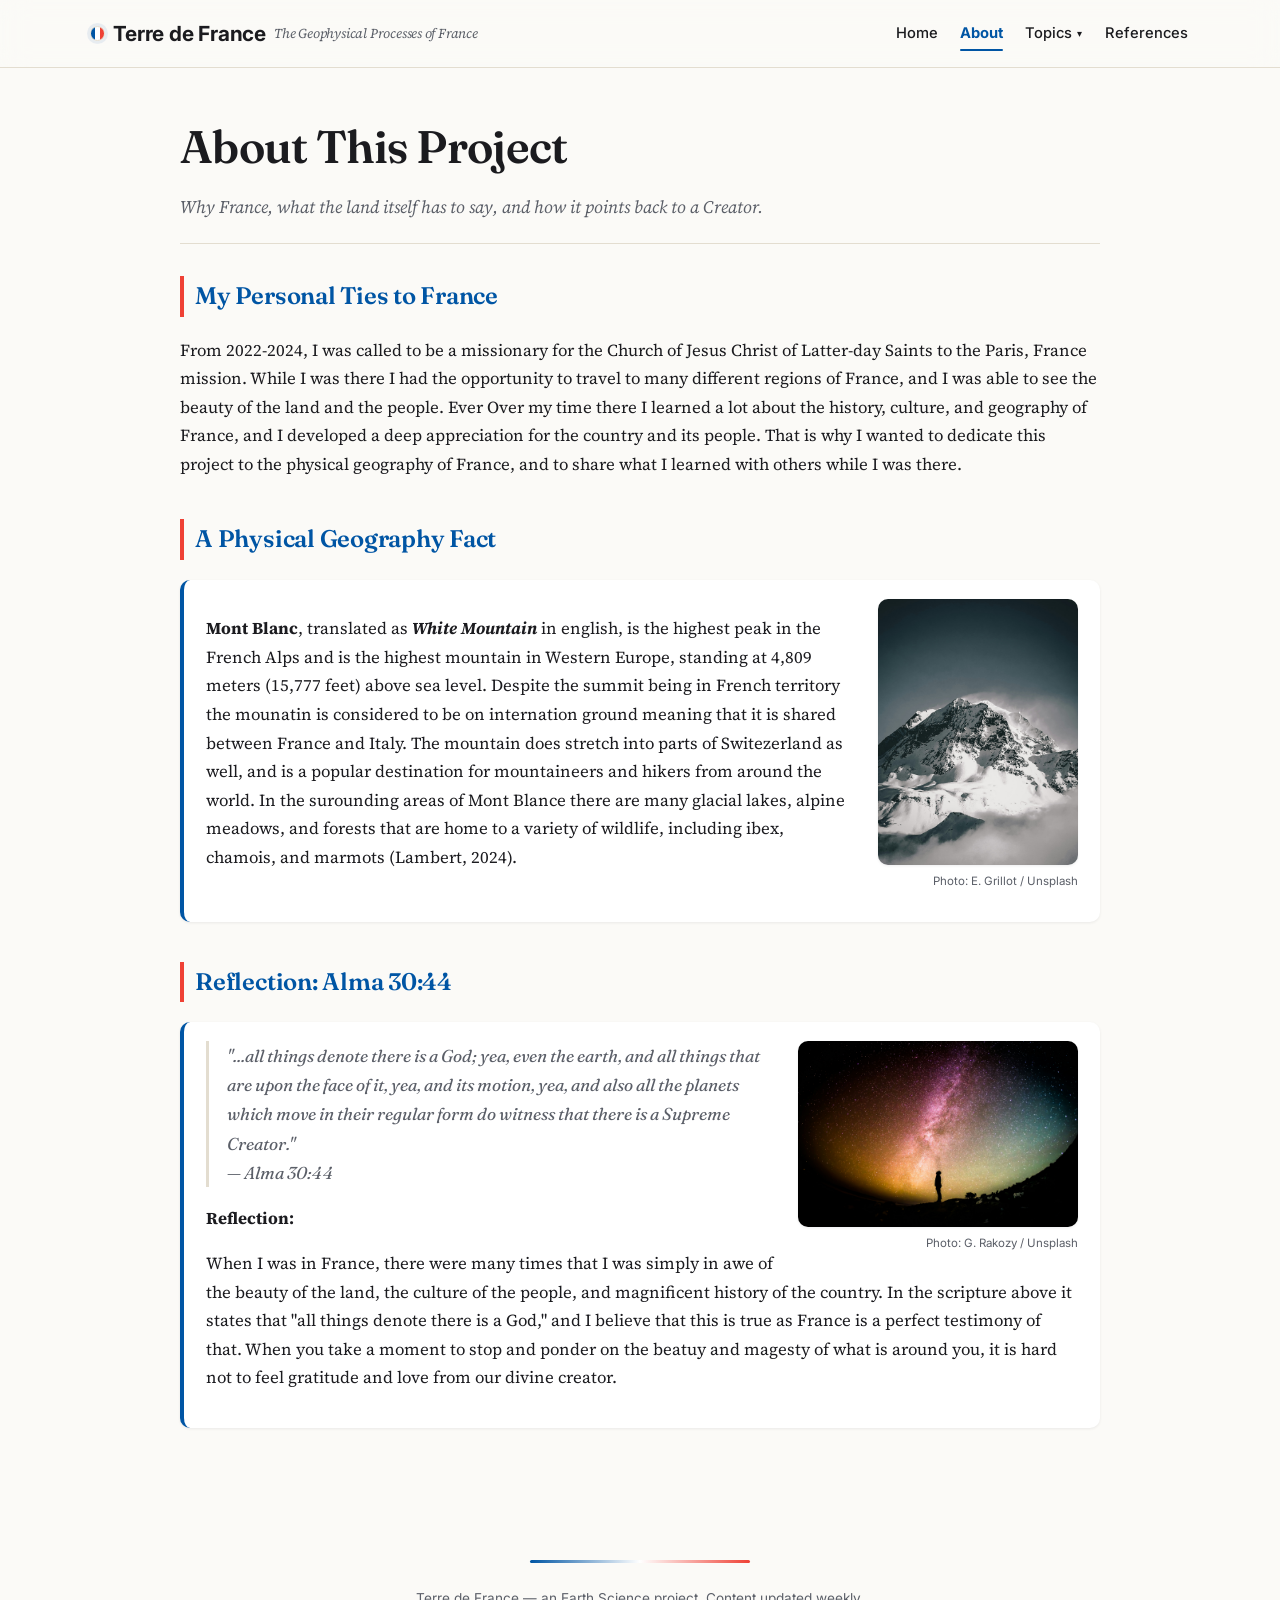
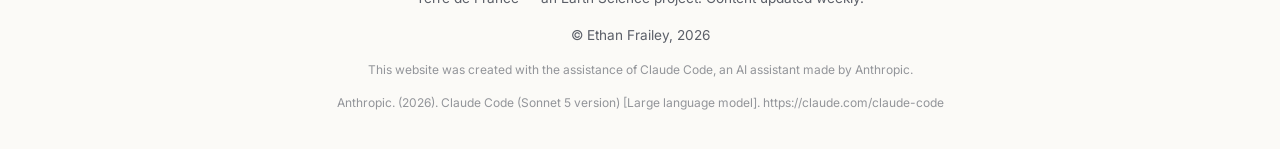
==== commit 7d4c4db0: "Added Copyright information to the footer of all pages." ====
--- a/about.html
+++ b/about.html
@@ -107,6 +107,7 @@
 
   <footer class="site-footer">
     <p>Terre de France &mdash; an Earth Science project. Content updated weekly.</p>
+    <p>&copy; Ethan Frailey, 2026</p>
     <p class="footer-disclaimer">This website was created with the assistance of Claude Code, an AI assistant made by Anthropic.</p>
     <p class="footer-disclaimer">Anthropic. (2026). Claude Code (Sonnet 5 version) [Large language model]. https://claude.com/claude-code</p>
   </footer>
